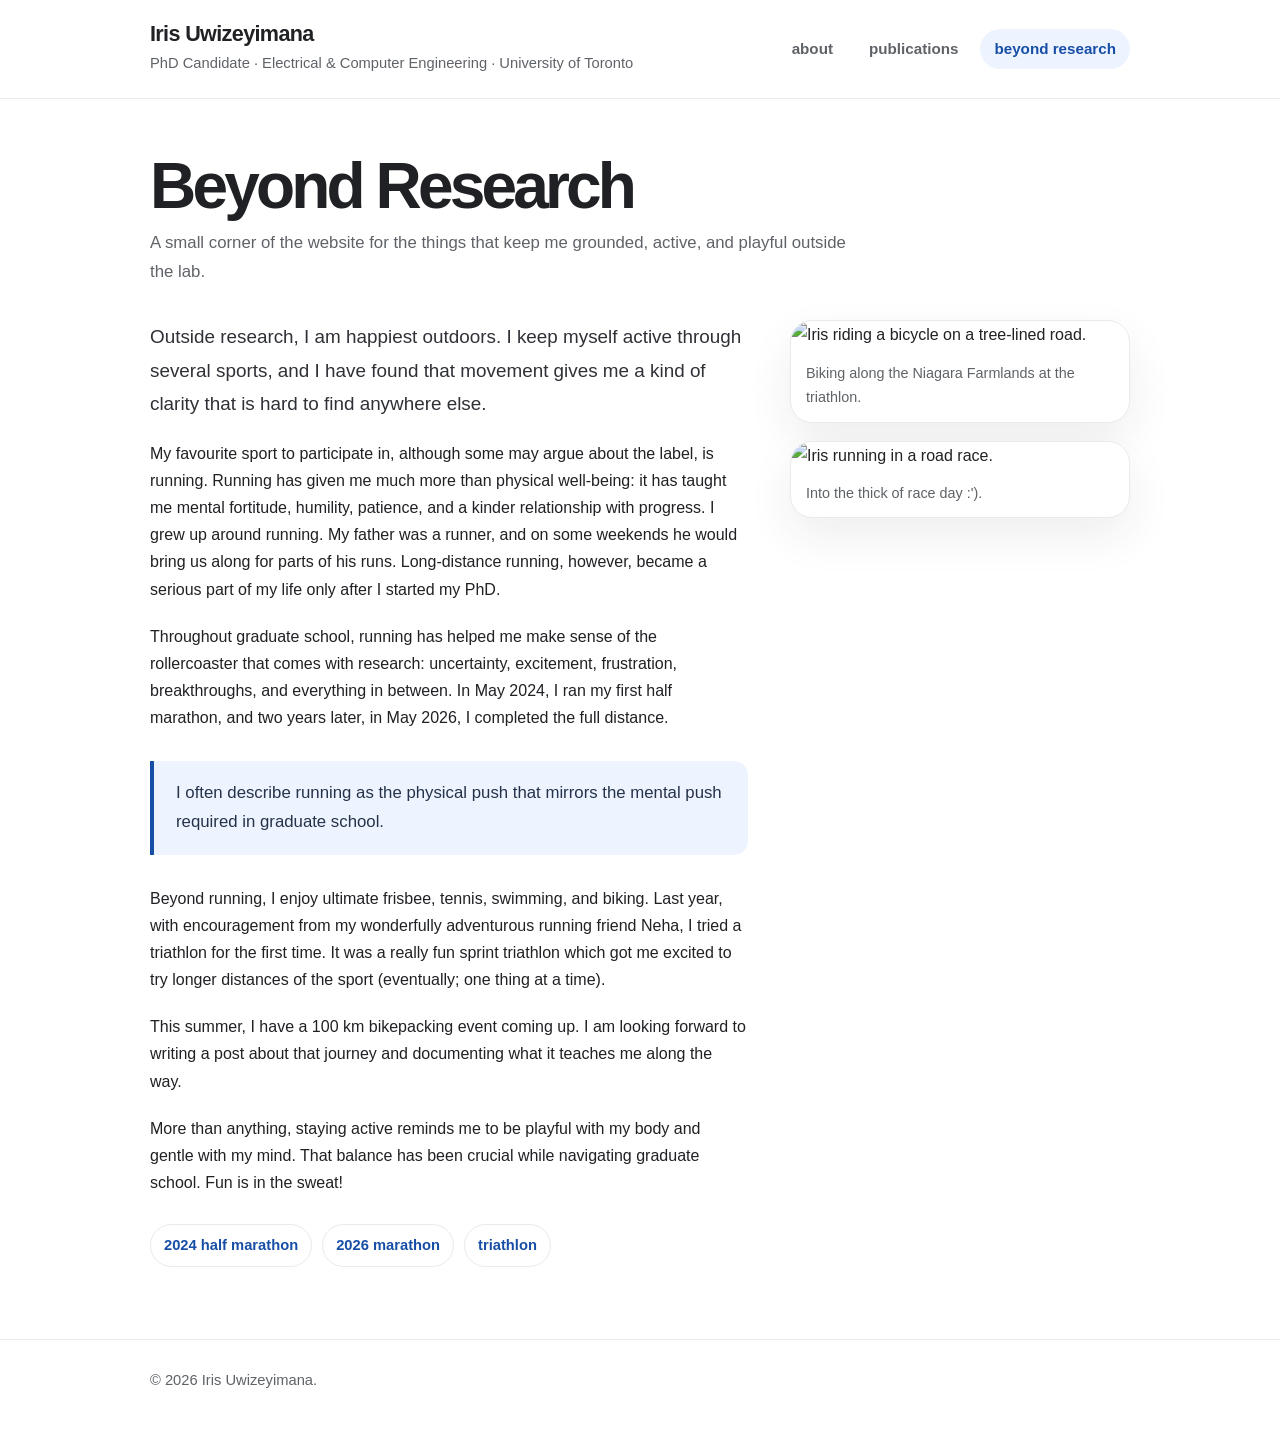
==== beyond-research/index.html @ 06c9fd2a "edit to pretty up page links" ====
<!doctype html>
<html lang="en">
<head>
  <meta charset="utf-8">
  <meta name="viewport" content="width=device-width, initial-scale=1">
  <title>Beyond Research · Iris Uwizeyimana</title>
  <meta name="description" content="Beyond research: running, biking, and staying active outdoors.">
  <link rel="stylesheet" href="../assets/css/main.css">
</head>
<body>
  <header class="site-header">
    <div class="site-shell header-inner">
      <a class="brand" href="index.html" aria-label="Home">
        <span class="brand-name">Iris Uwizeyimana</span>
        <span class="brand-subtitle">PhD Candidate · Electrical &amp; Computer Engineering · University of Toronto</span>
      </a>
      <nav class="nav" aria-label="Primary navigation">
        <a href="/">about</a>
        <a href="/publications/">publications</a>
        <a class="active" href="/beyond-research/">beyond research</a>
      </nav>
    </div>
  </header>

  <main class="site-shell">
    <h1 class="page-title">Beyond Research</h1>
    <p class="page-kicker">A small corner of the website for the things that keep me grounded, active, and playful outside the lab.</p>

    <div class="beyond-grid">
      <article class="essay">
        <p class="lede">
          Outside research, I am happiest outdoors. I keep myself active through several sports, and I have found that movement gives me a kind of clarity that is hard to find anywhere else.
        </p>

        <p>
          My favourite sport to participate in, although some may argue about the label, is running. Running has given me much more than physical well-being: it has taught me mental fortitude, humility, patience, and a kinder relationship with progress. I grew up around running. My father was a runner, and on some weekends he would bring us along for parts of his runs. Long-distance running, however, became a serious part of my life only after I started my PhD.
        </p>

        <p>
          Throughout graduate school, running has helped me make sense of the rollercoaster that comes with research: uncertainty, excitement, frustration, breakthroughs, and everything in between. In May 2024, I ran my first half marathon, and two years later, in May 2026, I completed the full distance. 
        </p>

        <blockquote>
          I often describe running as the physical push that mirrors the mental push required in graduate school.
        </blockquote>

        <p>
          Beyond running, I enjoy ultimate frisbee, tennis, swimming, and biking. Last year, with encouragement from my wonderfully adventurous running friend Neha, I tried a triathlon for the first time. It was a really fun sprint triathlon which got me excited to try longer distances of the sport (eventually; one thing at a time).
        </p>

        <p>
          This summer, I have a 100 km bikepacking event coming up. I am looking forward to writing a post about that journey and documenting what it teaches me along the way.
        </p>

        <p>
          More than anything, staying active reminds me to be playful with my body and gentle with my mind. That balance has been crucial while navigating graduate school. Fun is in the sweat!
        </p>

        <div class="link-pills" aria-label="Race links">
          <a href="https://sportstats.one/event/toronto-marathon/leaderboard/130409?focus=5388&amp;type=pid" target="_blank" rel="noopener">2024 half marathon</a>
          <a href="https://sportstats.one/event/toronto-marathon/leaderboard/145787?focus=653&amp;type=pid" target="_blank" rel="noopener">2026 marathon</a>
          <a href="https://sportstats.one/event/womens-triathlon-festival/leaderboard/144580?focus=1682&amp;type=pid" target="_blank" rel="noopener">triathlon</a>
        </div>
      </article>

      <aside class="photo-stack" aria-label="Beyond research photos">
        <figure class="photo-card">
          <img src="../assets/img/cycling.jpg" alt="Iris riding a bicycle on a tree-lined road.">
          <figcaption>Biking along the Niagara Farmlands at the triathlon.</figcaption>
        </figure>
        <figure class="photo-card">
          <img src="../assets/img/running.jpg" alt="Iris running in a road race.">
          <figcaption>Into the thick of race day :').</figcaption>
        </figure>
      </aside>
    </div>
  </main>

  <footer class="site-footer">
    <div class="site-shell">
      <p>© <span id="year">2026</span> Iris Uwizeyimana.</p>
    </div>
  </footer>
</body>
</html>
---- assets/css/main.css ----
:root {
  --bg: #ffffff;
  --text: #202124;
  --muted: #5f6368;
  --line: #e8eaed;
  --accent: #174ea6;
  --accent-soft: #eef4ff;
  --card: #fafafa;
  --shadow: 0 18px 45px rgba(32, 33, 36, 0.08);
  --radius: 18px;
  --content-width: 980px;
}

* {
  box-sizing: border-box;
}

html {
  scroll-behavior: smooth;
}

body {
  margin: 0;
  background: var(--bg);
  color: var(--text);
  font-family: -apple-system, BlinkMacSystemFont, "Segoe UI", Roboto, Helvetica, Arial, sans-serif;
  font-size: 16px;
  line-height: 1.7;
}

body::selection,
::selection {
  background: var(--accent-soft);
}

a {
  color: var(--accent);
  text-decoration: none;
  text-underline-offset: 0.22em;
}

a:hover,
a:focus {
  text-decoration: underline;
}

.site-shell {
  width: min(calc(100% - 40px), var(--content-width));
  margin: 0 auto;
}

.site-header {
  border-bottom: 1px solid var(--line);
  background: rgba(255, 255, 255, 0.92);
  backdrop-filter: blur(12px);
  position: sticky;
  top: 0;
  z-index: 20;
}

.header-inner {
  display: flex;
  align-items: center;
  justify-content: space-between;
  gap: 24px;
  padding: 22px 0;
}

.brand {
  min-width: 260px;
}

.brand-name {
  display: block;
  color: var(--text);
  font-size: 1.35rem;
  font-weight: 720;
  letter-spacing: -0.03em;
  line-height: 1.15;
}

.brand-subtitle {
  display: block;
  color: var(--muted);
  font-size: 0.92rem;
  margin-top: 4px;
}

.nav {
  display: flex;
  align-items: center;
  gap: 8px;
  flex-wrap: wrap;
  justify-content: flex-end;
}

.nav a {
  color: var(--muted);
  border-radius: 999px;
  padding: 7px 14px;
  font-size: 0.95rem;
  font-weight: 600;
  text-decoration: none;
}

.nav a:hover,
.nav a:focus,
.nav a.active {
  color: var(--accent);
  background: var(--accent-soft);
}

main {
  padding: 54px 0 72px;
}

.page-title {
  margin: 0 0 10px;
  font-size: clamp(2.1rem, 5vw, 4.1rem);
  line-height: 1.04;
  letter-spacing: -0.06em;
}

.page-kicker {
  margin: 0 0 34px;
  color: var(--muted);
  max-width: 720px;
  font-size: 1.05rem;
}

.hero-card,
.blank-card,
.note-card {
  border: 1px solid var(--line);
  border-radius: var(--radius);
  background: var(--card);
  padding: 30px;
  box-shadow: var(--shadow);
}

.hero-card h2,
.blank-card h2,
.note-card h2 {
  margin-top: 0;
  letter-spacing: -0.03em;
}

.blank-card {
  min-height: 320px;
  display: grid;
  place-items: center;
  text-align: center;
}

.blank-card p {
  margin: 0 auto;
  max-width: 560px;
  color: var(--muted);
}

.meta-list {
  display: grid;
  gap: 12px;
  margin: 24px 0 0;
  padding: 0;
  list-style: none;
}

.meta-list li {
  display: flex;
  gap: 12px;
  align-items: baseline;
}

.meta-list strong {
  min-width: 92px;
  color: var(--text);
}

.beyond-grid {
  display: grid;
  grid-template-columns: minmax(0, 1fr) 340px;
  gap: 42px;
  align-items: start;
}

.essay {
  max-width: 680px;
}

.essay p {
  margin: 0 0 1.25rem;
}

.essay p.lede {
  font-size: 1.18rem;
  color: #2f3137;
  line-height: 1.75;
}

.essay blockquote {
  margin: 30px 0;
  padding: 18px 22px;
  border-left: 4px solid var(--accent);
  background: var(--accent-soft);
  border-radius: 0 14px 14px 0;
  color: #24324a;
  font-size: 1.05rem;
}

.photo-stack {
  display: grid;
  gap: 18px;
  position: sticky;
  top: 120px;
}

.photo-card {
  margin: 0;
  border: 1px solid var(--line);
  border-radius: 22px;
  overflow: hidden;
  background: #fff;
  box-shadow: var(--shadow);
}

.photo-card img {
  display: block;
  width: 100%;
  height: auto;
}

.photo-card figcaption {
  padding: 12px 15px;
  color: var(--muted);
  font-size: 0.9rem;
}

.link-pills {
  display: flex;
  flex-wrap: wrap;
  gap: 10px;
  margin: 28px 0 0;
}

.link-pills a {
  border: 1px solid var(--line);
  border-radius: 999px;
  padding: 8px 13px;
  background: #fff;
  font-size: 0.92rem;
  font-weight: 650;
}

.site-footer {
  border-top: 1px solid var(--line);
  color: var(--muted);
  font-size: 0.92rem;
  padding: 28px 0 42px;
}

.site-footer p {
  margin: 0;
}

@media (max-width: 820px) {
  .header-inner {
    align-items: flex-start;
    flex-direction: column;
  }

  .nav {
    justify-content: flex-start;
  }

  .beyond-grid {
    grid-template-columns: 1fr;
  }

  .about-grid {
    grid-template-columns: 1fr;
  }

  .profile-card {
    max-width: 340px;
  }

  .photo-stack {
    position: static;
    grid-template-columns: repeat(2, minmax(0, 1fr));
  }
}

@media (max-width: 560px) {
  .site-shell {
    width: min(calc(100% - 26px), var(--content-width));
  }

  main {
    padding-top: 34px;
  }

  .photo-stack {
    grid-template-columns: 1fr;
  }

  .hero-card,
  .blank-card,
  .note-card {
    padding: 22px;
  }
}


.about-grid {
  display: grid;
  grid-template-columns: 300px minmax(0, 1fr);
  gap: 36px;
  align-items: start;
}

.profile-card,
.about-card {
  border: 1px solid var(--line);
  border-radius: var(--radius);
  background: #fff;
  box-shadow: var(--shadow);
}

.profile-card {
  overflow: hidden;
}

.profile-photo {
  display: block;
  width: 100%;
  aspect-ratio: 1 / 1;
  object-fit: cover;
}

.profile-meta {
  padding: 18px 20px 20px;
  text-align: center;
}

.profile-name {
  margin: 0;
  font-size: 1.5rem;
  line-height: 1.2;
  letter-spacing: -0.03em;
}

.profile-role {
  margin: 8px 0 10px;
  color: var(--muted);
  font-size: 0.95rem;
}

.profile-email {
  margin: 0;
  font-size: 0.96rem;
  word-break: break-word;
}

.about-card {
  padding: 30px;
}

.about-card h2 {
  margin-top: 0;
  letter-spacing: -0.03em;
}

.about-card p {
  margin: 0 0 1.15rem;
}

.social-links {
  display: flex;
  flex-wrap: wrap;
  gap: 12px;
  margin-top: 22px;
}

.social-links a {
  display: inline-flex;
  align-items: center;
  gap: 8px;
  border: 1px solid var(--line);
  border-radius: 999px;
  padding: 10px 14px;
  background: var(--accent-soft);
  font-weight: 650;
  text-decoration: none;
}

.social-links a:hover,
.social-links a:focus {
  text-decoration: none;
}


@media (max-width: 820px) {
  .about-grid {
    grid-template-columns: 1fr;
  }

  .profile-card {
    max-width: 340px;
  }
}

@media (max-width: 560px) {
  .social-links {
    flex-direction: column;
    align-items: flex-start;
  }
}


/* Publications page */
.publication-section {
  margin-top: 36px;
}

.thesis-section {
  margin-top: 54px;
}

.section-heading {
  margin: 0 0 22px;
  padding-bottom: 10px;
  border-bottom: 1px solid var(--line);
  font-size: 1.65rem;
  line-height: 1.2;
  letter-spacing: -0.04em;
}

.pub-list {
  display: grid;
  gap: 34px;
}

.pub-item {
  display: grid;
  grid-template-columns: 150px minmax(0, 1fr);
  gap: 34px;
  align-items: start;
}

.pub-badge {
  display: inline-flex;
  align-items: center;
  justify-content: center;
  min-height: 34px;
  padding: 6px 16px;
  border-radius: 7px;
  background: #07820b;
  color: #fff;
  font-weight: 800;
  line-height: 1;
  box-shadow: 0 8px 18px rgba(0, 0, 0, 0.18);
  white-space: nowrap;
}

.pub-badge-secondary {
  background: #4b5563;
}

.pub-content {
  min-width: 0;
}

.pub-title {
  margin: -4px 0 8px;
  font-size: clamp(1.35rem, 3vw, 1.95rem);
  line-height: 1.18;
  font-weight: 520;
  letter-spacing: -0.045em;
}

.pub-title a {
  color: var(--text);
  text-decoration: none;
}

.pub-title a:hover,
.pub-title a:focus {
  color: var(--accent);
  text-decoration: underline;
}

.pub-authors,
.pub-venue,
.pub-details {
  margin: 0;
  color: #111827;
  font-size: 1.06rem;
  line-height: 1.45;
}

.pub-venue {
  margin-top: 4px;
}

.pub-details {
  margin-top: 2px;
  color: var(--muted);
}

.author-me {
  font-weight: 700;
}

@media (max-width: 720px) {
  .pub-item {
    grid-template-columns: 1fr;
    gap: 14px;
  }

  .pub-badge {
    justify-self: start;
  }
}
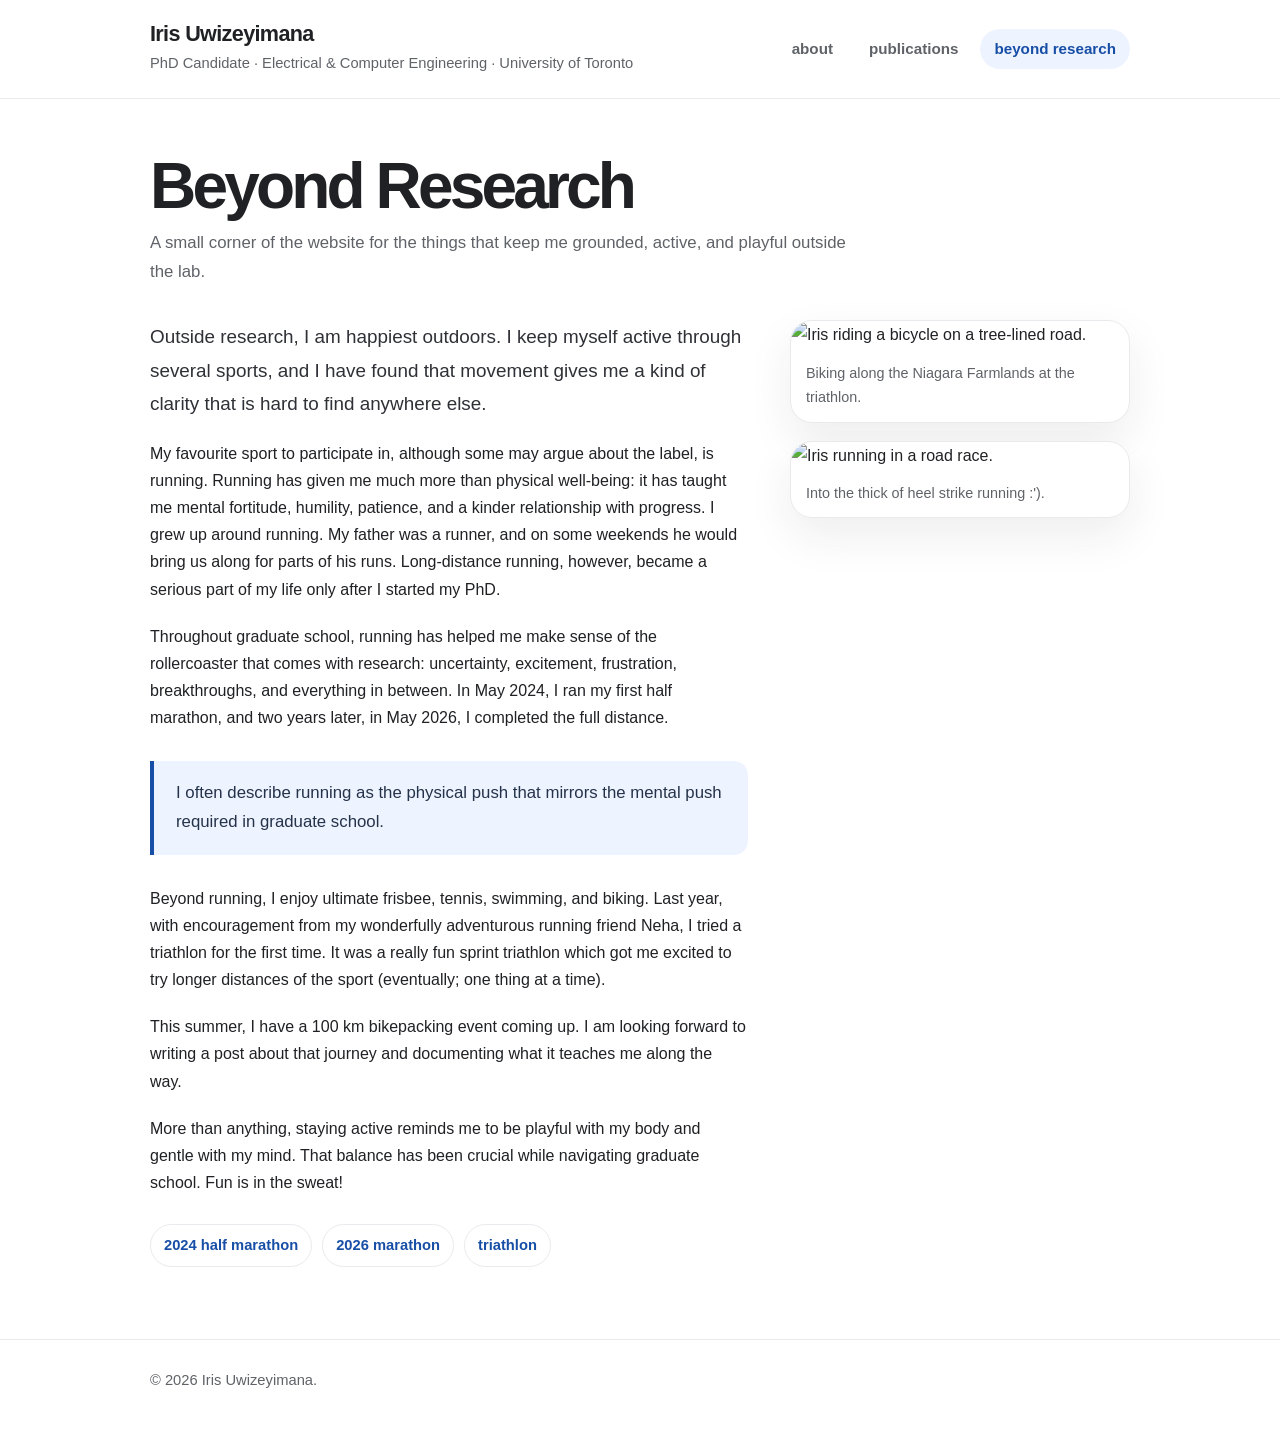
==== commit 1e323600: "heels" ====
--- a/beyond-research/index.html
+++ b/beyond-research/index.html
@@ -70,7 +70,7 @@
         </figure>
         <figure class="photo-card">
           <img src="../assets/img/running.jpg" alt="Iris running in a road race.">
-          <figcaption>Into the thick of race day :').</figcaption>
+          <figcaption>Into the thick of heel strike running :').</figcaption>
         </figure>
       </aside>
     </div>
